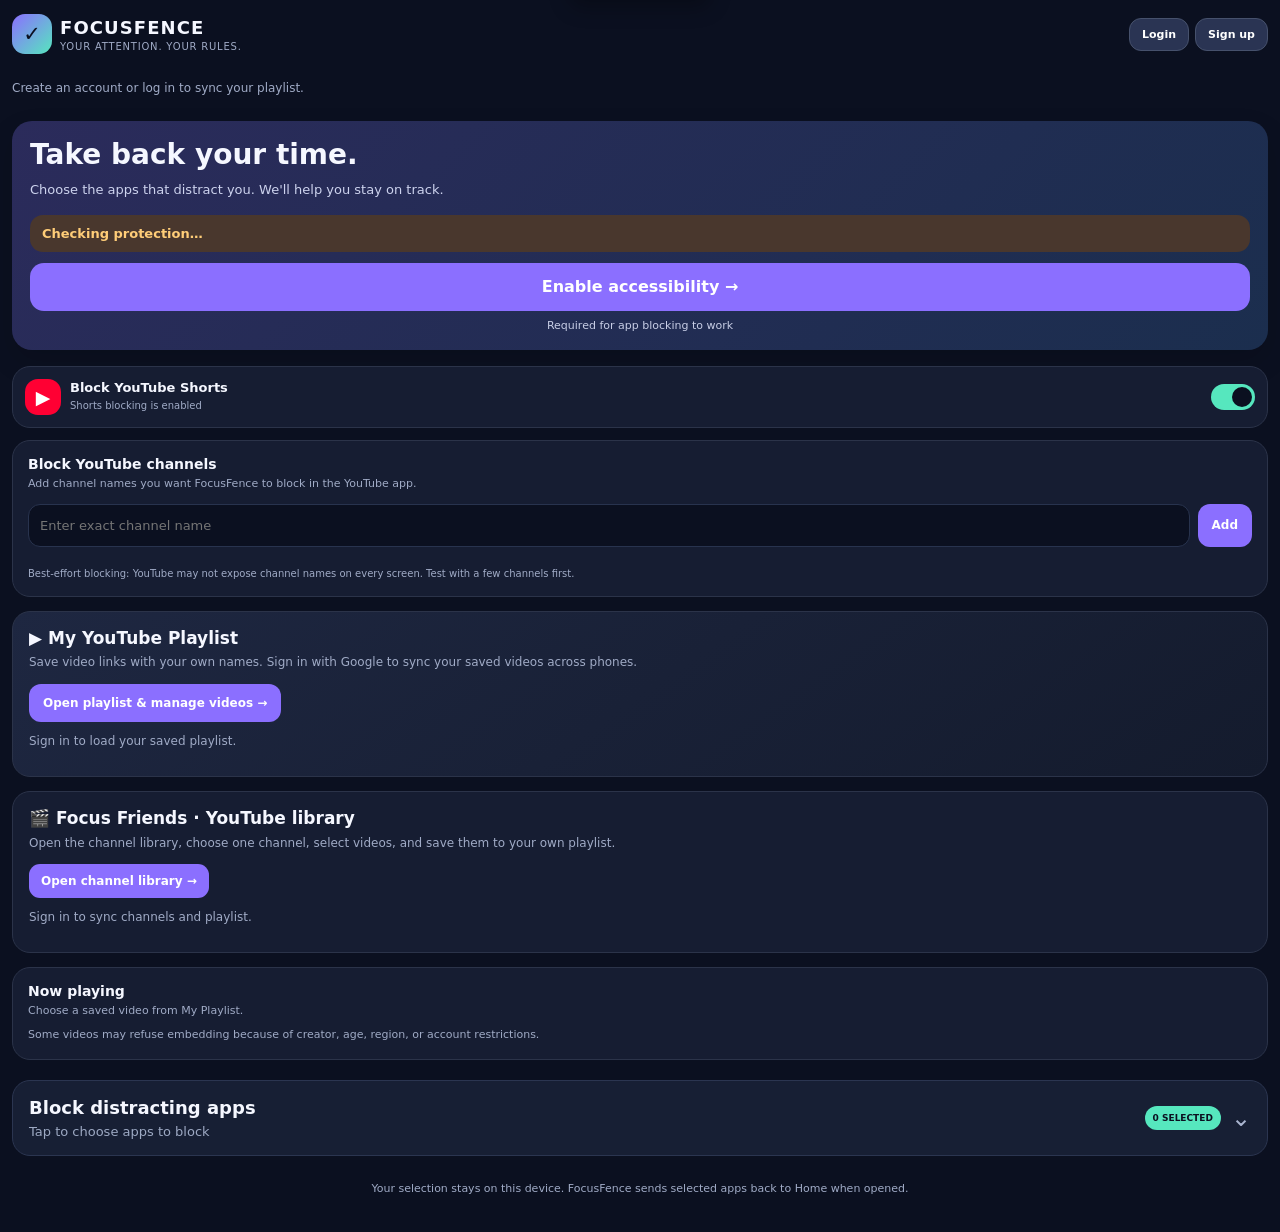
==== focusfence-ui/index.html @ 2775cb54 "Send account verification email on signup" ====
<!doctype html>
<html lang="en">
<head>
<meta charset="utf-8">
<meta name="viewport" content="width=device-width,initial-scale=1,maximum-scale=1,user-scalable=no">
<meta name="theme-color" content="#0b1020">
<title>FocusFence</title>
<style>
:root{color-scheme:dark;--bg:#0b1020;--surface:#161d32;--surface2:#1e2741;--white:#f5f7ff;--muted:#a0abc6;--purple:#8b6fff;--mint:#56e7be;--line:#2b3349}
*{box-sizing:border-box}html,body{margin:0;min-height:100%;background:var(--bg);color:var(--white);font-family:system-ui,-apple-system,Roboto,sans-serif}body{padding:14px 16px 28px}.brand{display:flex;align-items:center;gap:11px;margin:4px 0 15px}.logo{width:46px;height:46px;border-radius:15px;background:linear-gradient(135deg,#8b6fff,#56e7be);display:grid;place-items:center;font-size:24px;color:#0b1020;font-weight:900}.brand-name{font-size:18px;font-weight:850;letter-spacing:.08em}.tag{font-size:10px;letter-spacing:.12em;color:var(--muted);margin-top:3px}.beta{margin-left:auto;border-radius:99px;padding:7px 10px;background:#8b6fff;color:white;font-size:10px;font-weight:800}.hero{padding:18px;border-radius:23px;background:linear-gradient(135deg,#2b2b5b,#1b2e4e);box-shadow:0 12px 28px #0002}.hero h1{font-size:clamp(22px,6vw,28px);line-height:1.15;margin:0 0 9px}.hero p{font-size:14px;line-height:1.5;color:#cdd3ee;margin:0 0 15px}.status{background:#49372d;color:#ffcd78;border-radius:13px;padding:11px 12px;font-weight:750;font-size:13px}.status.on{background:#1b4243;color:var(--mint)}button{border:0;color:white;font:inherit;font-weight:750;cursor:pointer}.primary{width:100%;height:48px;margin-top:11px;border-radius:14px;background:var(--purple)}.hint{text-align:center;color:#c8cee6;font-size:11px;margin:8px 0 0}.section{display:flex;align-items:center;gap:8px;margin:20px 0 11px}.section h2{font-size:19px;line-height:1.2;margin:0}.section p{font-size:12px;color:var(--muted);margin:5px 0 0}.count{margin-left:auto;white-space:nowrap;border-radius:99px;padding:8px 10px;background:var(--mint);color:#0b1020;font-size:10px;font-weight:850}input[type=search]{width:100%;height:49px;border:1px solid #28334e;border-radius:15px;background:var(--surface);color:var(--white);padding:0 14px;font:inherit;font-size:14px;outline:none;margin-bottom:11px}input[type=search]:focus{border-color:var(--purple)}.list{background:var(--surface);border-radius:17px;padding:4px 11px;overflow:hidden}.app{display:flex;align-items:center;gap:11px;min-height:65px;border-bottom:1px solid var(--line);padding:9px 2px}.app:last-child{border-bottom:0}.app-icon{width:39px;height:39px;flex:none;display:grid;place-items:center;border-radius:12px;background:#2a3453;color:var(--mint);font-weight:850}.app-name{font-size:14px;font-weight:700;overflow-wrap:anywhere}.app-state{font-size:11px;color:var(--muted);margin-top:3px}.app-state.blocked{color:var(--mint)}.app label{margin-left:auto;flex:none;display:flex;align-items:center;padding-left:8px;min-height:42px}.app input{width:21px;height:21px;accent-color:var(--mint)}.more{width:100%;padding:13px;border-radius:12px;background:var(--surface2);margin:9px 0;font-size:13px}.empty{padding:23px 8px;text-align:center;color:var(--muted);font-size:13px}.footer{text-align:center;font-size:11px;line-height:1.5;color:var(--muted);padding:15px 8px}.shorts-card{margin-top:16px;padding:15px;border:1px solid var(--line);border-radius:18px;background:var(--surface);display:flex;align-items:center;gap:12px}.shorts-icon{width:42px;height:42px;border-radius:13px;display:grid;place-items:center;background:#ff0033;color:white;font-size:19px;font-weight:900;flex:none}.shorts-copy{min-width:0;flex:1}.shorts-title{font-size:14px;font-weight:800}.shorts-sub{font-size:11px;line-height:1.4;color:var(--muted);margin-top:4px}.switch{width:48px;height:28px;position:relative;flex:none}.switch input{opacity:0;width:0;height:0}.slider{position:absolute;inset:0;border-radius:99px;background:#48516a;transition:.2s}.slider:before{content:"";position:absolute;width:22px;height:22px;left:3px;top:3px;border-radius:50%;background:white;transition:.2s}.switch input:checked+.slider{background:var(--mint)}.switch input:checked+.slider:before{transform:translateX(20px);background:#0b1020}.offline{display:none;margin:10px 0;color:#ffcd78;font-size:12px;text-align:center}
.yt-library{margin-top:14px;padding:15px;border:1px solid var(--line);border-radius:18px;background:var(--surface)}.yt-library h2{font-size:17px;margin:0 0 6px}.yt-library p{font-size:12px;line-height:1.5;color:var(--muted);margin:0 0 12px}.yt-form{display:flex;gap:8px;margin-top:9px}.yt-form input,.yt-library input[type=password],.yt-library input[type=search]{min-width:0;width:100%;height:43px;border:1px solid #28334e;border-radius:12px;background:var(--bg);color:var(--white);padding:0 11px;font:inherit;font-size:13px}.yt-form input{flex:1}.yt-form button,.yt-actions button,.yt-channel button,.yt-play{padding:9px 11px;border-radius:10px;background:var(--purple);font-size:11px}.yt-actions{display:flex;gap:8px;margin:8px 0}.yt-actions button{flex:1;background:var(--surface2)}.yt-channel{margin-top:10px;padding:11px;border:1px solid var(--line);border-radius:13px;background:#12192b}.yt-channel-head{display:flex;align-items:center;gap:8px}.yt-channel-name{font-size:13px;font-weight:800;flex:1;min-width:0;overflow-wrap:anywhere}.yt-channel button{background:var(--surface2)}.yt-video{display:flex;gap:9px;align-items:center;margin-top:9px;padding-top:9px;border-top:1px solid var(--line)}.yt-thumb{width:92px;aspect-ratio:16/9;object-fit:cover;border-radius:8px;background:#080b13;flex:none}.yt-video-title{font-size:12px;font-weight:700;line-height:1.35;overflow-wrap:anywhere}.yt-video-meta,.yt-status{font-size:10px;line-height:1.5;color:var(--muted);margin-top:5px;overflow-wrap:anywhere}.yt-play{margin-left:auto;flex:none}.yt-library input[type=search]{margin-top:6px}

/* Mobile fit fixes */
html{width:100%;overflow-x:hidden;-webkit-text-size-adjust:100%}
body{width:100%;max-width:100vw;overflow-x:hidden;padding: max(10px,env(safe-area-inset-top)) 12px max(20px,env(safe-area-inset-bottom))}
.brand{gap:8px;min-width:0}
.logo{width:40px;height:40px;flex:0 0 40px;border-radius:13px;font-size:21px}
.brand-name{font-size:clamp(15px,4.5vw,18px);letter-spacing:.06em}
.tag{font-size:clamp(8px,2.5vw,10px);letter-spacing:.08em}
.beta{padding:6px 8px;font-size:9px;flex:none}
.hero{padding:clamp(14px,4vw,18px);border-radius:20px}
.hero p{font-size:13px}
.section{align-items:flex-start;flex-wrap:wrap;row-gap:8px}
.section h2{font-size:clamp(16px,4.8vw,19px)}
.section>div:first-child{min-width:0;flex:1 1 180px}
.count{font-size:9px;padding:7px 8px}
.shorts-card{padding:12px;gap:9px}
.shorts-icon{width:36px;height:36px;flex:0 0 36px}
.shorts-title{font-size:13px}
.shorts-sub{font-size:10px}
.switch{width:44px;height:26px}
.slider:before{width:20px;height:20px}
.switch input:checked+.slider:before{transform:translateX(18px)}
.app{gap:8px}
.app-icon{width:35px;height:35px;flex:0 0 35px}
.app-name{font-size:13px}
.app label{padding-left:5px}
@media(max-width:360px){
 body{padding-left:9px;padding-right:9px}
 .brand{gap:6px}
 .logo{width:35px;height:35px;flex-basis:35px}
 .brand-name{font-size:14px;letter-spacing:.04em}
 .tag{font-size:7px;letter-spacing:.04em}
 .beta{padding:5px 6px;font-size:8px}
 .hero h1{font-size:22px}
 .shorts-card{gap:7px}
 .shorts-title{font-size:12px}
 .section>div:first-child{flex-basis:155px}
}


.channel-card{margin-top:12px;padding:15px;border:1px solid var(--line);border-radius:18px;background:var(--surface)}
.channel-title{font-size:14px;font-weight:800}
.channel-sub{font-size:11px;line-height:1.45;color:var(--muted);margin-top:4px}
.channel-entry{display:flex;gap:8px;margin-top:12px}
.channel-entry input{min-width:0;flex:1;height:43px;border:1px solid #28334e;border-radius:12px;background:var(--bg);color:var(--white);padding:0 11px;font:inherit;font-size:13px}
.channel-entry button{padding:0 14px;border-radius:12px;background:var(--purple);font-size:12px}
.channel-list{display:flex;flex-wrap:wrap;gap:7px;margin-top:10px}
.channel-chip{display:flex;align-items:center;gap:7px;max-width:100%;padding:7px 9px;border-radius:11px;background:var(--surface2);font-size:12px;overflow-wrap:anywhere}
.channel-chip button{background:transparent;color:#ff9ba8;padding:0;font-size:17px;line-height:1}
.channel-note{font-size:10px;line-height:1.45;color:var(--muted);margin-top:10px}


.player-card{margin-top:14px;padding:15px;border:1px solid var(--line);border-radius:18px;background:var(--surface)}
.player-input{display:flex;gap:8px;margin-top:12px}
.player-input input{min-width:0;flex:1;height:44px;border:1px solid #28334e;border-radius:12px;background:var(--bg);color:var(--white);padding:0 11px;font:inherit;font-size:13px}
.player-input button{padding:0 14px;border-radius:12px;background:var(--purple);font-size:12px}
.player-frame{display:none;width:100%;aspect-ratio:16/9;margin-top:12px;border:0;border-radius:13px;background:#000;overflow:hidden}.player-frame iframe{display:block;width:100%;height:100%;border:0;border-radius:13px}
.player-message{font-size:11px;line-height:1.5;color:var(--muted);margin-top:9px}
.player-login{width:100%;min-height:43px;margin-top:10px;border:1px solid #46516c;border-radius:12px;background:var(--surface2);font-size:12px}
body.pip-mode{padding:0!important;overflow:hidden!important;background:#000!important}
body.pip-mode>*{display:none!important}
body.pip-mode #playerCard{display:block!important;position:fixed;inset:0;margin:0;padding:0;border:0;border-radius:0;background:#000;z-index:9999}
body.pip-mode #playerCard>*:not(#videoFrame){display:none!important}
body.pip-mode #videoFrame{display:block!important;width:100vw;height:100vh;aspect-ratio:auto;margin:0;border:0;border-radius:0}

/* Account and playlist pages */
.top-user-name{margin-left:auto;max-width:38%;overflow:hidden;text-overflow:ellipsis;white-space:nowrap;color:var(--mint);font-size:12px;font-weight:800}.account-btn{margin-left:0;flex:none;padding:9px 12px;border-radius:12px;background:#2a3453;border:1px solid #46516c;font-size:11px}
.account-row{display:flex;align-items:center;gap:8px;margin:6px 0 14px}
.playlist-home{margin-top:14px;padding:16px;border:1px solid var(--line);border-radius:18px;background:linear-gradient(145deg,#1e2741,#141b2d)}
.playlist-home h2{font-size:17px;margin:0 0 6px}
.playlist-home p{font-size:12px;line-height:1.45;color:var(--muted);margin:0 0 12px}
.playlist-home button,.playlist-page button{border-radius:12px;background:var(--purple);padding:12px 14px;font-size:12px}
.playlist-page{display:none;position:fixed;inset:0;z-index:10000;overflow:auto;background:var(--bg);padding:max(14px,env(safe-area-inset-top)) 14px max(22px,env(safe-area-inset-bottom))}
.playlist-page.open{display:block}
.playlist-page-head{display:flex;align-items:center;gap:12px;margin:4px 0 18px}
.playlist-page-head h2{font-size:21px;margin:0}
.playlist-page-head button{background:var(--surface2);padding:10px 13px}
.playlist-form{padding:14px;border:1px solid var(--line);border-radius:16px;background:var(--surface);margin-bottom:14px}
.playlist-form label{display:block;font-size:12px;color:var(--muted);margin:9px 0 5px}
.playlist-form input{width:100%;height:44px;border:1px solid #28334e;border-radius:11px;background:var(--bg);color:var(--white);padding:0 11px;font:inherit;font-size:13px}
.playlist-form button{width:100%;margin-top:12px}
.video-item{display:flex;align-items:center;gap:10px;padding:12px;margin:8px 0;background:var(--surface);border:1px solid var(--line);border-radius:14px}
.video-item-main{flex:1;min-width:0}
.video-item-title{font-size:14px;font-weight:750;overflow-wrap:anywhere}
.video-item-url{font-size:10px;color:var(--muted);overflow-wrap:anywhere;margin-top:4px}
.video-item button{padding:9px 10px;background:var(--surface2);font-size:11px;flex:none}
.playlist-message{font-size:12px;line-height:1.5;color:var(--muted);margin:10px 0}

.auth-actions{display:flex;gap:6px;margin-left:auto}.auth-panel{display:none;margin:8px 0 15px;padding:15px;border:1px solid var(--line);border-radius:18px;background:var(--surface)}.auth-panel.open{display:block}.auth-panel h2{font-size:18px;margin:0 0 6px}.auth-panel p{font-size:12px;color:var(--muted);margin:0 0 12px}.auth-panel label{display:block;font-size:12px;color:var(--muted);margin:10px 0 5px}.auth-panel input{width:100%;height:44px;border:1px solid #28334e;border-radius:11px;background:var(--bg);color:var(--white);padding:0 11px;font:inherit}.auth-panel .primary{margin-top:14px}.auth-secondary{display:flex;gap:8px;margin-top:8px}.auth-secondary button{flex:1;padding:10px 5px;border-radius:11px;background:var(--surface2);font-size:12px}.auth-message{font-size:12px;color:#ffcd78;margin-top:10px;overflow-wrap:anywhere}.auth-message.success{color:var(--mint)}

#pullRefreshIndicator{position:fixed;top:0;left:50%;transform:translate(-50%,-100%);z-index:20000;padding:9px 15px;border-radius:0 0 14px 14px;background:#1e2741;color:#56e7be;border:1px solid #46516c;font-size:12px;font-weight:800;box-shadow:0 8px 20px #0004;transition:transform .16s;pointer-events:none}#pullRefreshIndicator.visible{transform:translate(-50%,0)}
.apps-dropdown{width:100%;display:flex;align-items:center;gap:10px;text-align:left;cursor:pointer;border:1px solid #2b3550;border-radius:18px;background:#171f34;color:inherit;padding:16px;margin:20px 0 10px;font:inherit}.apps-heading{flex:1;min-width:0}.apps-heading h2{margin:0 0 5px;font-size:18px}.apps-heading p{margin:0;color:#9da9c3;font-size:13px}.apps-chevron{font-size:24px;color:#aab5d0;transition:transform .2s}.apps-dropdown[aria-expanded="true"] .apps-chevron{transform:rotate(180deg)}#appsPanel[hidden]{display:none!important}#appsPanel #search{width:100%;box-sizing:border-box;margin:4px 0 12px;padding:14px 15px;border:1px solid #303c5b;border-radius:14px;background:#0b1020;color:#f4f6ff;font:inherit;outline:none}#appsPanel #search:focus{border-color:#8b6cff}#appsPanel .list{max-height:420px;overflow-y:auto;overscroll-behavior:contain}
.channel-library-home{margin-top:14px;padding:16px;border:1px solid var(--line);border-radius:18px;background:var(--surface)}.channel-library-home h2{font-size:17px;margin:0 0 6px}.channel-library-home p{font-size:12px;line-height:1.5;color:var(--muted);margin:0 0 12px}.channel-library-home button,.channel-library-page button{border-radius:11px;background:var(--purple);padding:10px 12px;font-size:12px}.channel-library-page{display:none;position:fixed;inset:0;z-index:10002;overflow:auto;background:var(--bg);padding:max(14px,env(safe-area-inset-top)) 12px max(24px,env(safe-area-inset-bottom))}.channel-library-page.open{display:block}.channel-library-head{display:flex;align-items:center;gap:10px;margin:4px 0 16px}.channel-library-head h2{font-size:20px;margin:0;flex:1}.channel-library-head button{background:var(--surface2)}.channel-library-grid{display:grid;grid-template-columns:repeat(auto-fit,minmax(145px,1fr));gap:9px;margin:12px 0}.channel-pick{display:flex;align-items:center;gap:9px;text-align:left;padding:11px!important;background:var(--surface)!important;border:1px solid var(--line);min-width:0}.channel-pick.active{border-color:var(--purple)}.channel-pick img{width:38px;height:38px;border-radius:50%;object-fit:cover;flex:none}.channel-pick span{min-width:0;overflow-wrap:anywhere;font-weight:750}.channel-library-toolbar{display:flex;gap:8px;align-items:center;flex-wrap:wrap;margin:12px 0}.channel-library-toolbar input{flex:1;min-width:130px}.channel-library-page input{height:42px;border:1px solid #28334e;border-radius:11px;background:var(--surface);color:var(--white);padding:0 10px;font:inherit;font-size:12px;min-width:0}.library-video{display:flex;align-items:center;gap:9px;padding:10px 0;border-top:1px solid var(--line)}.library-video img{width:100px;aspect-ratio:16/9;object-fit:cover;border-radius:8px;flex:none}.library-video-copy{flex:1;min-width:0}.library-video-title{font-size:12px;font-weight:750;line-height:1.35;overflow-wrap:anywhere}.library-video-meta,.library-status{font-size:10px;color:var(--muted);margin-top:4px}.library-video input[type=checkbox]{width:19px;height:19px;flex:none;accent-color:var(--purple)}.library-video .custom-name{width:100%;margin-top:7px}.library-video button{padding:8px 10px;flex:none}.library-section-title{font-size:14px;font-weight:800;margin:18px 0 8px}.saved-video-actions{display:flex;gap:6px;flex-wrap:wrap;margin-top:7px}.saved-video-actions button{padding:7px 9px;background:var(--surface2)}
</style>
</head>
<body>
<div id="pullRefreshIndicator" aria-live="polite">↓ Pull to refresh</div>
<header class="brand"><div class="logo">✓</div><div><div class="brand-name">FOCUSFENCE</div><div class="tag">YOUR ATTENTION. YOUR RULES.</div></div><div class="top-user-name" id="topUserName" hidden></div><div class="auth-actions" id="authActions"><button class="account-btn" onclick="openAuth('login')">Login</button><button class="account-btn" onclick="openAuth('signup')">Sign up</button></div><button class="account-btn" id="loginButton" hidden onclick="googleLogin()">Continue with Google</button></header>
<section class="auth-panel" id="authPanel"><h2 id="authTitle">Login</h2><p id="authIntro">Log in with your email and password.</p><form onsubmit="submitEmailAuth(event)">
<div id="authNameWrap" hidden><label for="authName">Full name</label><input id="authName" maxlength="80" autocomplete="name" placeholder="Full name"></div>
<label for="authEmail">Email</label><input id="authEmail" type="email" autocomplete="email" required placeholder="you@example.com">
<div id="savedEmailRow" style="display:none;margin-top:8px"><button type="button" id="useSavedEmail" class="account-btn">Use saved email</button></div>
<label style="display:flex;align-items:center;gap:8px;margin-top:10px;color:var(--muted);font-size:12px"><input id="rememberEmail" type="checkbox" style="width:16px;height:16px;flex:none"> Remember my email on this device</label>
<label for="authPassword">Password</label><input id="authPassword" type="password" minlength="6" required autocomplete="current-password" placeholder="At least 6 characters">
<div id="authConfirmWrap" hidden><label for="authConfirm">Confirm password</label><input id="authConfirm" type="password" minlength="6" autocomplete="new-password" placeholder="Re-enter password"></div>
<button class="primary" id="authSubmit" type="submit">Login</button></form><button type="button" id="forgotPasswordBtn" class="account-btn" style="margin-top:10px;width:100%">Forgot password?</button><div class="auth-secondary"><button type="button" onclick="openAuth('login')">Login</button><button type="button" onclick="openAuth('signup')">Sign up</button><button type="button" onclick="googleLogin()">Google</button></div><div id="authMessage" class="auth-message" role="status"></div></section>
<div class="account-row"><div id="accountStatus" class="playlist-message">Create an account or log in to sync your playlist.</div></div>
<section class="hero"><h1>Take back your time.</h1><p>Choose the apps that distract you. We'll help you stay on track.</p><div id="status" class="status">Checking protection…</div><button class="primary" onclick="enableProtection()">Enable accessibility →</button><div class="hint">Required for app blocking to work</div></section>
<section class="shorts-card"><div class="shorts-icon">▶</div><div class="shorts-copy"><div class="shorts-title">Block YouTube Shorts</div><div id="shortsState" class="shorts-sub">Shorts blocking is enabled</div></div><label class="switch" aria-label="Enable or disable YouTube Shorts blocking"><input id="shortsToggle" type="checkbox" checked onchange="toggleShorts(this.checked)"><span class="slider"></span></label></section>

<section class="channel-card">
 <div class="channel-title">Block YouTube channels</div>
 <div class="channel-sub">Add channel names you want FocusFence to block in the YouTube app.</div>
 <form class="channel-entry" onsubmit="addChannel(event)">
  <input id="channelInput" type="text" maxlength="80" placeholder="Enter exact channel name" autocomplete="off">
  <button type="submit">Add</button>
 </form>
 <div id="channelList" class="channel-list"></div>
 <div class="channel-note">Best-effort blocking: YouTube may not expose channel names on every screen. Test with a few channels first.</div>
</section>

<section class="playlist-home">
 <h2>▶ My YouTube Playlist</h2><p>Save video links with your own names. Sign in with Google to sync your saved videos across phones.</p>
 <button type="button" onclick="openPlaylistPage()">Open playlist &amp; manage videos →</button>
 <div id="playlistHomeStatus" class="playlist-message">Sign in to load your saved playlist.</div>
</section>
<section class="channel-library-home"><h2>🎬 Focus Friends · YouTube library</h2><p>Open the channel library, choose one channel, select videos, and save them to your own playlist.</p><button type="button" onclick="openChannelLibrary()">Open channel library →</button><div id="channelLibraryHomeStatus" class="playlist-message">Sign in to sync channels and playlist.</div></section>
<section class="channel-library-page" id="channelLibraryPage"><div class="channel-library-head"><button type="button" onclick="closeChannelLibrary()">← Home</button><h2>Focus Friends</h2><button type="button" onclick="openPlaylistPage()">My Playlist</button></div>
<label class="channel-sub" for="youtubeApiKey">YouTube Data API key</label><input id="youtubeApiKey" type="password" autocomplete="off" placeholder="Paste YouTube Data API key" style="width:100%"><div class="yt-actions"><button type="button" onclick="saveYouTubeApiKey()">Save API key</button><button type="button" onclick="toggleApiKeyVisibility()">Show / hide key</button></div>
<div class="library-status" id="youtubeStatus">Save your API key, then add a channel.</div><form class="yt-form" onsubmit="addYouTubeChannel(event)"><input id="youtubeChannelInput" maxlength="180" placeholder="Channel name or YouTube channel URL" required><button type="submit">Add</button></form>
<div class="library-section-title">Your channels · tap one to open its videos</div><div id="youtubeChannels" class="channel-library-grid"></div><div id="selectedChannelHeading" class="library-section-title">Select a channel to view its videos</div>
<div class="channel-library-toolbar"><input id="youtubeVideoSearch" type="search" placeholder="Search this channel's videos"><button type="button" onclick="renderYtVideoSearch()">Search</button></div><div class="library-status">Select videos using checkboxes. Add a custom playlist name if desired.</div><div id="youtubeVideoResults"></div>
<button type="button" onclick="saveSelectedChannelVideos()" style="width:100%;margin-top:14px">Save selected videos to My Playlist</button><div class="library-status" id="selectedVideosStatus" aria-live="polite"></div><div class="channel-note">Shorts filter hides videos 3 minutes or shorter. YouTube's API does not reliably identify every Short, so this is an approximation.</div></section>
<section id="playerCard" class="player-card">
 <div class="channel-title">Now playing</div>
 <div id="nowPlayingTitle" class="channel-sub">Choose a saved video from My Playlist.</div>
 <div id="videoFrame" class="player-frame" aria-label="YouTube video player"></div>
 <div id="playerMessage" class="player-message">Some videos may refuse embedding because of creator, age, region, or account restrictions.</div>
</section>
<div id="playlistPage" class="playlist-page">
 <div class="playlist-page-head"><button type="button" onclick="closePlaylistPage()">← Home</button><h2>My Playlist</h2></div>
 <div class="playlist-form"><div class="channel-title">Add a video</div>
  <form onsubmit="savePlaylistVideo(event)">
   <label for="playlistVideoName">Video name (your choice)</label><input id="playlistVideoName" maxlength="100" placeholder="e.g. Economics lecture 1" required>
   <label for="playlistVideoUrl">YouTube video link</label><input id="playlistVideoUrl" type="url" inputmode="url" placeholder="https://youtube.com/watch?v=..." required>
   <button type="submit">Save to playlist</button>
  </form>
  <div id="playlistMessage" class="playlist-message">Sign in with Google to save your playlist in Firebase.</div>
 </div>
 <div id="playlistVideos"></div>
</div>

<button type="button" class="section apps-dropdown" id="appsDropdown" aria-expanded="false" aria-controls="appsPanel" onclick="toggleAppsPanel()"><div class="apps-heading"><h2>Block distracting apps</h2><p>Tap to choose apps to block</p></div><span id="count" class="count">0 SELECTED</span><span class="apps-chevron">⌄</span></button>
 <div id="appsPanel" hidden>
 <input id="search" type="search" placeholder="🔎 Search installed apps" autocomplete="off" aria-label="Search installed apps">
 <div id="list" class="list"><div class="empty">Loading installed apps…</div></div>
 <div id="offline" class="offline">Could not load app data. Please reopen FocusFence.</div>
 </div>
 <footer class="footer">Your selection stays on this device. FocusFence sends selected apps back to Home when opened.</footer>
<script>
let apps=[], selected=new Set(), showAll=false;
function toggleAppsPanel(){const p=document.getElementById("appsPanel"),b=document.getElementById("appsDropdown");const open=b.getAttribute("aria-expanded")!=="true";b.setAttribute("aria-expanded",String(open));p.hidden=!open;if(open)setTimeout(()=>document.getElementById("search").focus({preventScroll:true}),80)}
function native(){return window.FocusFenceNative||null}
function escapeHtml(v){return String(v).replace(/[&<>"']/g,c=>({'&':'&amp;','<':'&lt;','>':'&gt;','"':'&quot;',"'":'&#39;'}[c]))}
function refreshStatus(){const n=native(), el=document.getElementById('status');if(!n){el.textContent='Protection status unavailable';return}const on=n.isProtectionEnabled();el.textContent=on?'● PROTECTION IS ON':'○ PROTECTION IS OFF';el.className='status'+(on?' on':'');try{const shorts=n.isShortsBlockingEnabled();document.getElementById('shortsToggle').checked=shorts;document.getElementById('shortsState').textContent=shorts?'Shorts blocking is enabled':'Shorts blocking is disabled'}catch(e){}}
function loadData(){try{const n=native();if(!n)throw Error('bridge');apps=JSON.parse(n.getAppsJson());selected=new Set(JSON.parse(n.getSelectedPackagesJson()));draw();refreshStatus()}catch(e){document.getElementById('offline').style.display='block';document.getElementById('list').innerHTML='<div class="empty">App list could not be loaded. Try reopening the app.</div>'}}
function draw(){const query=document.getElementById('search').value.trim().toLocaleLowerCase();const filtered=apps.filter(a=>a.label.toLocaleLowerCase().includes(query));const shown=(showAll||query)?filtered:filtered.slice(0,25);const list=document.getElementById('list');document.getElementById('count').textContent=selected.size+' SELECTED';if(!filtered.length){list.innerHTML='<div class="empty">No apps match your search.</div>';return}let out=shown.map(a=>{const yes=selected.has(a.packageName);const initial=escapeHtml((a.label.trim()[0]||'A').toUpperCase());return '<div class="app"><div class="app-icon">'+initial+'</div><div style="min-width:0;flex:1"><div class="app-name">'+escapeHtml(a.label)+'</div><div class="app-state '+(yes?'blocked':'')+'">'+(yes?'Blocked':'Allowed')+'</div></div><label aria-label="Block '+escapeHtml(a.label)+'"><input type="checkbox" '+(yes?'checked':'')+' onchange="toggleApp(\''+escapeHtml(a.packageName).replace(/&#39;/g,'\\\'')+'\',this.checked)"></label></div>'}).join('');if(!query&&!showAll&&filtered.length>25)out+='<button class="more" onclick="showAll=true;draw()">Show all installed apps ↓</button>';list.innerHTML=out}
function toggleApp(pkg,checked){const n=native();if(!n)return;try{n.setBlocked(pkg,checked);if(checked)selected.add(pkg);else selected.delete(pkg);draw()}catch(e){loadData()}}
function toggleShorts(enabled){const n=native();if(!n)return;try{n.setShortsBlockingEnabled(enabled);document.getElementById('shortsState').textContent=enabled?'Shorts blocking is enabled':'Shorts blocking is disabled'}catch(e){document.getElementById('shortsToggle').checked=!enabled}}
function enableProtection(){const n=native();if(n)n.openAccessibilitySettings()}
document.getElementById('search').addEventListener('input',()=>{showAll=!!document.getElementById('search').value.trim();draw()});

let blockedChannels=[];
function renderChannels(){
 const box=document.getElementById('channelList');
 if(!box)return;
 box.innerHTML=blockedChannels.map((name,i)=>'<span class="channel-chip">'+escapeHtml(name)+'<button type="button" aria-label="Remove '+escapeHtml(name)+'" onclick="removeChannel('+i+')">×</button></span>').join('');
}
function loadChannels(){
 try{const n=native();blockedChannels=n?JSON.parse(n.getBlockedChannelsJson()):[];renderChannels()}catch(e){blockedChannels=[];renderChannels()}
}
function addChannel(event){
 event.preventDefault();
 const input=document.getElementById('channelInput');
 const name=input.value.trim().replace(/\s+/g,' ');
 if(!name)return;
 if(blockedChannels.some(x=>x.toLocaleLowerCase()===name.toLocaleLowerCase())){input.value='';return}
 const n=native();if(!n)return;
 try{n.addBlockedChannel(name);blockedChannels.push(name);input.value='';renderChannels()}catch(e){}
}
function removeChannel(index){
 const name=blockedChannels[index],n=native();if(!name||!n)return;
 try{n.removeBlockedChannel(name);blockedChannels.splice(index,1);renderChannels()}catch(e){}
}

function extractVideoId(raw){
 try{
  const u=new URL(raw.trim());
  const host=u.hostname.toLowerCase().replace(/^www\\./,'');
  if(host==='youtu.be')return u.pathname.split('/').filter(Boolean)[0]||'';
  if(host==='youtube.com'||host==='m.youtube.com'||host==='youtube-nocookie.com'){
   if(u.pathname==='/watch')return u.searchParams.get('v')||'';
   const parts=u.pathname.split('/').filter(Boolean);
   if(['shorts','embed','live'].includes(parts[0]))return parts[1]||'';
  }
 }catch(e){}
 return '';
}
function playVideo(event){
 event.preventDefault();
 const raw=document.getElementById('videoUrl').value.trim();
 const id=extractVideoId(raw);
 const message=document.getElementById('playerMessage');
 const frame=document.getElementById('videoFrame');
 if(!/^[A-Za-z0-9_-]{11}$/.test(id)){
  frame.style.display='none';frame.removeAttribute('src');
  try{const n=native();if(n&&n.setPlayerActive)n.setPlayerActive(false)}catch(e){}
  message.textContent='Please paste a valid YouTube video link.';
  return;
 }
 frame.src='https://www.youtube-nocookie.com/embed/'+encodeURIComponent(id)+'?playsinline=1&rel=0';
 frame.style.display='block';
 try{const n=native();if(n&&n.setPlayerActive)n.setPlayerActive(true)}catch(e){}
 message.textContent='Loading video… If playback is blocked, that video may not allow embedding.';
}
function googleLoginInfo(){
 alert('Google sign-in is not connected yet. To enable secure Google/YouTube account linking, the app needs a Google OAuth Client ID and authorized redirect setup.');
}

loadData();loadChannels();setInterval(refreshStatus,2500);

(function setupPullToRefresh(){
  let startY=0,pulling=false,refreshing=false,resetTimer=null;
  const indicator=document.getElementById('pullRefreshIndicator');
  function hideIndicator(){indicator.classList.remove('visible');indicator.style.transform='translate(-50%,-100%)';}
  function resetRefresh(){refreshing=false;pulling=false;hideIndicator();}
  function isAtTop(){return window.scrollY<=0 && document.documentElement.scrollTop<=0 && document.body.scrollTop<=0;}
  document.addEventListener('touchstart',e=>{
   if(refreshing||e.touches.length!==1||!isAtTop())return;
   const t=e.target;
   if(t&&t.closest&&t.closest('input,textarea,select,button,iframe,.playlist-page'))return;
   startY=e.touches[0].clientY;pulling=true;
  },{passive:true});
  document.addEventListener('touchmove',e=>{
   if(!pulling||refreshing||!e.touches.length)return;
   const delta=e.touches[0].clientY-startY;
   if(delta>0&&isAtTop()){
    indicator.textContent=delta>95?'↻ Release to refresh':'↓ Pull to refresh';
    indicator.style.transform='translate(-50%,'+Math.max(-100,Math.min(0,delta-45))+'px)';
    indicator.classList.add('visible');
   }else hideIndicator();
  },{passive:true});
  document.addEventListener('touchend',e=>{
   if(!pulling)return;pulling=false;
   const endY=e.changedTouches&&e.changedTouches[0]?e.changedTouches[0].clientY:startY;
   if(endY-startY>95&&!refreshing){
    refreshing=true;indicator.textContent='↻ Refreshing…';indicator.classList.add('visible');indicator.style.transform='translate(-50%,0)';
    if(resetTimer)clearTimeout(resetTimer);
    resetTimer=setTimeout(resetRefresh,3500);
    try{const n=window.FocusFenceNative;if(n&&n.refreshRemoteUi){n.refreshRemoteUi();return}}catch(err){}
    try{window.location.reload();}catch(err){resetRefresh();}
   }else hideIndicator();
  },{passive:true});
  window.addEventListener('pageshow',resetRefresh);
})();

</script>

<script>
// Keep the login panel usable even if the Firebase module fails to load.
window.openAuth = function(mode) {
  const panel=document.getElementById('authPanel');
  if(!panel) return;
  const signup=mode==='signup';
  panel.classList.add('open');
  const title=document.getElementById('authTitle');
  const intro=document.getElementById('authIntro');
  const nameWrap=document.getElementById('authNameWrap');
  const confirmWrap=document.getElementById('authConfirmWrap');
  const name=document.getElementById('authName');
  const confirm=document.getElementById('authConfirm');
  const submit=document.getElementById('authSubmit');
  const message=document.getElementById('authMessage');
  if(title) title.textContent=signup?'Create account':'Welcome back';
  if(intro) intro.textContent=signup?'Enter your name, email and password.':'Log in with your registered email and password.';
  if(nameWrap) nameWrap.hidden=!signup;
  if(confirmWrap) confirmWrap.hidden=!signup;
  if(name) name.required=signup;
  if(confirm) confirm.required=signup;
  if(submit) submit.textContent=signup?'Create account':'Login';
  if(message){message.textContent='';message.style.display='block';}
};
window.submitEmailAuth = async function(event) {
  event.preventDefault();
  const el = id => document.getElementById(id);
  const message = el('authMessage');
  const button = el('authSubmit');
  const show = (text, success=false) => {
    if (!message) return;
    message.textContent = text;
    message.style.display = 'block';
    message.className = 'auth-message' + (success ? ' success' : '');
  };
  const email = (el('authEmail')?.value || '').trim();
  const password = el('authPassword')?.value || '';
  const signup = !el('authNameWrap')?.hidden;
  const name = (el('authName')?.value || '').trim();
  const confirm = el('authConfirm')?.value || '';
  if (!email) { show('Enter your email address.'); el('authEmail')?.focus(); return; }
  // Let Firebase validate the address; avoid rejecting valid Gmail aliases in the UI.
  if (!password) { show('Enter your password.'); el('authPassword')?.focus(); return; }
  if (signup && !name) { show('Enter your name.'); return; }
  if (signup && password !== confirm) { show('Passwords do not match.'); return; }
  if (button) { button.disabled = true; button.textContent = signup ? 'Creating account…' : 'Logging in…'; }
  show(signup ? 'Creating your account…' : 'Checking your email and password…');
  try {
    const endpoint = signup ? 'signUp' : 'signInWithPassword';
    const response = await fetch('https://identitytoolkit.googleapis.com/v1/accounts:' + endpoint + '?key=AIzaSyBg_BlQ--coEPqFioe00_uHEyYwUc-OHQ4', {
      method: 'POST',
      headers: {'Content-Type':'application/json'},
      body: JSON.stringify({email, password, returnSecureToken:true})
    });
    const data = await response.json();
    if (!response.ok) {
      const code = data?.error?.message || '';
      const errors = {
        EMAIL_NOT_FOUND:'No account exists for this email address.',
        INVALID_PASSWORD:'Incorrect password. Check it and try again.',
        INVALID_LOGIN_CREDENTIALS:'Email or password is incorrect.',
        INVALID_EMAIL:'Enter a valid email address.',
        USER_DISABLED:'This account has been disabled.',
        EMAIL_EXISTS:'This email is already registered. Please log in.',
        WEAK_PASSWORD:'Choose a stronger password (at least 6 characters).',
        OPERATION_NOT_ALLOWED:'Email/Password sign-in is disabled in Firebase Authentication.',
        TOO_MANY_ATTEMPTS_TRY_LATER:'Too many attempts. Wait a while and try again.'
      };
      throw new Error(errors[code] || ('Authentication failed: ' + (code || 'unknown error') + '.'));
    }
    if (signup && data.idToken && name) {
      await fetch('https://identitytoolkit.googleapis.com/v1/accounts:update?key=AIzaSyBg_BlQ--coEPqFioe00_uHEyYwUc-OHQ4', {
        method:'POST', headers:{'Content-Type':'application/json'},
        body:JSON.stringify({idToken:data.idToken,displayName:name,returnSecureToken:true})
      });
      const verifyResponse = await fetch('https://identitytoolkit.googleapis.com/v1/accounts:sendOobCode?key=AIzaSyBg_BlQ--coEPqFioe00_uHEyYwUc-OHQ4', {
        method:'POST', headers:{'Content-Type':'application/json'},
        body:JSON.stringify({requestType:'VERIFY_EMAIL',idToken:data.idToken})
      });
      if (!verifyResponse.ok) { show('Account created, but verification email could not be sent. Please try resend from the app.', false); return; }
    }
    show(signup ? 'Account created. Verification link sent to your email. Open it, then log in.' : 'Credentials are correct, but the app login service did not initialize. Reload the app and try again.', true);
  } catch (error) {
    show(error?.message || 'Could not contact the login service. Check your internet connection.');
  } finally {
    if (button) { button.disabled = false; button.textContent = signup ? 'Create account' : 'Login'; }
  }
};
document.addEventListener('click', function(event) {
  const button = event.target.closest('#authActions button');
  if (!button) return;
  const label = (button.textContent || '').trim().toLowerCase();
  if (label === 'login' || label === 'sign up') {
    event.preventDefault();
    const signup = label === 'sign up';
    const panel = document.getElementById('authPanel');
    if (panel) panel.classList.add('open');
    if (typeof window.openAuth === 'function') window.openAuth(signup ? 'signup' : 'login');
  }
});

 // Independent password-reset fallback: works even if the Firebase JS module fails to load.
 document.addEventListener('click', async function(event) {
   const button = event.target.closest('#forgotPasswordBtn');
   if (!button) return;
   event.preventDefault();
   event.stopImmediatePropagation();
   const emailInput = document.getElementById('authEmail');
   const message = document.getElementById('authMessage');
   const email = (emailInput && emailInput.value || '').trim();
   const showMessage = (text, success) => {
     if (!message) return;
     message.textContent = text;
     message.style.display = 'block';
     message.className = 'auth-message' + (success ? ' success' : '');
   };
   if (!email) {
     showMessage('Enter your registered email address first, then tap Forgot password.', false);
     if (emailInput) emailInput.focus();
     return;
   }
   button.disabled = true;
   showMessage('Sending password reset email…', false);
   try {
     const response = await fetch('https://identitytoolkit.googleapis.com/v1/accounts:sendOobCode?key=AIzaSyBg_BlQ--coEPqFioe00_uHEyYwUc-OHQ4', {
       method: 'POST',
       headers: {'Content-Type': 'application/json'},
       body: JSON.stringify({requestType: 'PASSWORD_RESET', email: email})
     });
     const data = await response.json();
     if (!response.ok) {
       const code = data && data.error && data.error.message || '';
       const messages = {
         INVALID_EMAIL: 'That email address is not valid.',
         EMAIL_NOT_FOUND: 'No account was found for that email address.',
         TOO_MANY_ATTEMPTS_TRY_LATER: 'Too many attempts. Please wait and try again.',
         OPERATION_NOT_ALLOWED: 'Password reset is disabled in Firebase Authentication.'
       };
       throw new Error(messages[code] || 'Could not send the reset email. Check your connection and Firebase Authentication settings.');
     }
     showMessage('Password reset email sent. Check your inbox and spam folder.', true);
   } catch (error) {
     showMessage(error && error.message || 'Password reset failed. Check your internet connection and try again.', false);
   } finally {
     button.disabled = false;
   }
 }, true);

</script>

<script type="module">
import { initializeApp } from 'https://www.gstatic.com/firebasejs/10.14.1/firebase-app.js';
import { getAuth, GoogleAuthProvider, signInWithPopup, onAuthStateChanged, signOut, createUserWithEmailAndPassword, signInWithEmailAndPassword, updateProfile, sendPasswordResetEmail, sendEmailVerification, setPersistence, browserLocalPersistence } from 'https://www.gstatic.com/firebasejs/10.14.1/firebase-auth.js';
import { getFirestore, collection, addDoc, getDocs, deleteDoc, doc, query, orderBy, serverTimestamp, setDoc, updateDoc } from 'https://www.gstatic.com/firebasejs/10.14.1/firebase-firestore.js';
const firebaseConfig={
 apiKey:'AIzaSyBg_BlQ--coEPqFioe00_uHEyYwUc-OHQ4',
 authDomain:'abhyas-e33b3.firebaseapp.com',
 projectId:'abhyas-e33b3',
 storageBucket:'abhyas-e33b3.firebasestorage.app',
 messagingSenderId:'294695344786',
 appId:'1:294695344786:web:17ba12f91ec80a0e25644b',
 measurementId:'G-PFRF9NFY6K'
};
const app=initializeApp(firebaseConfig), auth=getAuth(app), db=getFirestore(app), provider=new GoogleAuthProvider();
// Keep the session across reloads and browser restarts until the user explicitly signs out.
const authPersistenceReady=setPersistence(auth,browserLocalPersistence);
let currentUser=null, savedVideos=[];
let ytPlayer=null, currentVideo=null, progressTimer=null;
const el=id=>document.getElementById(id);
const progressKey=id=>'focusfence-video-progress-'+id;
function savedPosition(video){
 const local=Number(localStorage.getItem(progressKey(video.videoId))||0);
 return Math.max(0,Number(video.lastPositionSec)||0,local);
}
function rememberPosition(seconds){
 if(!currentVideo||!Number.isFinite(seconds)||seconds<0)return;
 const safeSeconds=Math.floor(seconds);
 try{localStorage.setItem(progressKey(currentVideo.videoId),String(safeSeconds))}catch(e){}
 if(currentUser&&currentVideo.id){
  updateDoc(doc(db,'users',currentUser.uid,'playlistVideos',currentVideo.id),{lastPositionSec:safeSeconds}).catch(()=>{});
 }
}
function startProgressSaving(){
 if(progressTimer)clearInterval(progressTimer);
 progressTimer=setInterval(()=>{
  try{if(ytPlayer&&ytPlayer.getPlayerState&&ytPlayer.getPlayerState()===1)rememberPosition(ytPlayer.getCurrentTime())}catch(e){}
 },5000);
}
function onPlayerStateChange(event){
 if(event.data===YT.PlayerState.PLAYING)startProgressSaving();
 if(event.data===YT.PlayerState.PAUSED||event.data===YT.PlayerState.BUFFERING){
  try{if(ytPlayer&&currentVideo)rememberPosition(ytPlayer.getCurrentTime())}catch(e){}
 }
 if(event.data===YT.PlayerState.ENDED){
  try{if(currentVideo){localStorage.setItem(progressKey(currentVideo.videoId),'0');if(currentUser&&currentVideo.id)updateDoc(doc(db,'users',currentUser.uid,'playlistVideos',currentVideo.id),{lastPositionSec:0}).catch(()=>{})}}catch(e){}
 }
}
window.onYouTubeIframeAPIReady=()=>{
 if(window.pendingResumeVideo){const pending=window.pendingResumeVideo;window.pendingResumeVideo=null;createYouTubePlayer(pending.video,pending.startAt)}
};
function attachProgressPlayer(startAt){
 if(!window.YT||!YT.Player)return;
 try{
  const iframe=el('videoIframe');if(!iframe)return;
  ytPlayer=new YT.Player('videoIframe',{
   events:{
    onReady:event=>{
     startProgressSaving();
     if(startAt>0)try{event.target.seekTo(startAt,true)}catch(e){}
     el('playerMessage').textContent=startAt>5?'Resuming from '+Math.floor(startAt/60)+'m '+Math.floor(startAt%60)+'s.':'Video player ready.';
    },
    onStateChange:onPlayerStateChange,
    onError:event=>{el('playerMessage').textContent='YouTube player error ('+event.data+'). This video may not allow embedded playback.';}
   }
  });
 }catch(e){el('playerMessage').textContent='Video is loaded; playback tracking could not start.'}
}
function savePositionNow(){
 try{if(ytPlayer&&currentVideo&&ytPlayer.getCurrentTime)rememberPosition(ytPlayer.getCurrentTime())}catch(e){}
}
document.addEventListener('visibilitychange',()=>{if(document.visibilityState==='hidden')savePositionNow()});
window.addEventListener('pagehide',savePositionNow);
window.addEventListener('beforeunload',savePositionNow);
const ytApiScript=document.createElement('script');ytApiScript.src='https://www.youtube.com/iframe_api';ytApiScript.async=true;document.head.appendChild(ytApiScript);
let authMode='login';
const rememberedEmailKey='focusfence-remembered-email';
function initRememberedEmail(){
 const saved=localStorage.getItem(rememberedEmailKey)||'';
 const email=el('authEmail'),check=el('rememberEmail'),row=el('savedEmailRow'),use=el('useSavedEmail');
 if(saved&&row)row.style.display='block';
 if(saved&&email&&!email.value)email.value=saved;
 if(saved&&check)check.checked=true;
 if(use)use.onclick=()=>{if(email)email.value=localStorage.getItem(rememberedEmailKey)||'';if(check)check.checked=true;};
 const forgot=el('forgotPasswordBtn');
 if(forgot)forgot.onclick=async()=>{
   const value=(el('authEmail')?.value||'').trim(),msg=el('authMessage');
   if(!value){if(msg){msg.textContent='Enter your email address first, then tap Forgot password.';msg.style.display='block';}return;}
   if(msg){msg.textContent='Sending password reset email…';msg.style.display='block';msg.className='auth-message';}
   try{await authPersistenceReady;await sendPasswordResetEmail(auth,value);if(msg){msg.textContent='Password reset email sent. Check your inbox and spam folder.';msg.className='auth-message success';}}
   catch(e){if(msg){msg.textContent=friendlyAuthError(e);msg.style.display='block';msg.className='auth-message';}}
 };
}
initRememberedEmail();
window.__focusFenceAuthModuleReady = true;
window.openAuth=(mode)=>{authMode=mode==='signup'?'signup':'login';el('authPanel').classList.add('open');el('authTitle').textContent=authMode==='signup'?'Create account':'Welcome back';el('authIntro').textContent=authMode==='signup'?'Enter your name, email and password.':'Log in with your registered email and password.';el('authNameWrap').hidden=authMode!=='signup';el('authConfirmWrap').hidden=authMode!=='signup';el('authName').required=authMode==='signup';el('authConfirm').required=authMode==='signup';el('authSubmit').textContent=authMode==='signup'?'Create account':'Login';el('authMessage').textContent='';el('authMessage').className='auth-message';};
function friendlyAuthError(e){const c=e&&e.code;if(c==='auth/email-already-in-use')return 'This email already has an account. Please log in.';if(c==='auth/invalid-email')return 'Enter a valid email address.';if(c==='auth/weak-password')return 'Use a stronger password with at least 6 characters.';if(c==='auth/invalid-credential'||c==='auth/wrong-password'||c==='auth/user-not-found')return 'Email or password is incorrect.';if(c==='auth/operation-not-allowed')return 'Enable Email/Password in Firebase Console → Authentication → Sign-in method.';if(c==='auth/network-request-failed')return 'Network error. Check your internet.';return e&&e.message||'Authentication failed.';}
window.submitEmailAuth=async event=>{event.preventDefault();await authPersistenceReady;const emailForRemember=(el('authEmail').value||'').trim();if(el('rememberEmail')?.checked){if(emailForRemember)localStorage.setItem(rememberedEmailKey,emailForRemember);const row=el('savedEmailRow');if(row)row.style.display='block';}else{localStorage.removeItem(rememberedEmailKey);const row=el('savedEmailRow');if(row)row.style.display='none';}const name=el('authName').value.trim(),email=el('authEmail').value.trim(),password=el('authPassword').value,confirm=el('authConfirm').value,msg=el('authMessage'),btn=el('authSubmit');if(authMode==='signup'&&!name){msg.textContent='Enter your name.';return}if(authMode==='signup'&&password!==confirm){msg.textContent='Passwords do not match.';return}btn.disabled=true;msg.textContent='Please wait…';try{let credential;if(authMode==='signup'){credential=await createUserWithEmailAndPassword(auth,email,password);await updateProfile(credential.user,{displayName:name});await sendEmailVerification(credential.user);await setDoc(doc(db,'users',credential.user.uid),{uid:credential.user.uid,name,email:credential.user.email,emailVerified:false,createdAt:serverTimestamp(),lastLoginAt:serverTimestamp()},{merge:true});}else{credential=await signInWithEmailAndPassword(auth,email,password);await setDoc(doc(db,'users',credential.user.uid),{uid:credential.user.uid,name:credential.user.displayName||credential.user.email,email:credential.user.email,lastLoginAt:serverTimestamp()},{merge:true});}msg.textContent=authMode==='signup'?'Account created. Verification link sent to your email. Open it, then log in.':'Login successful!';msg.className='auth-message success';if(authMode==='login')el('authPanel').classList.remove('open');}catch(e){msg.textContent=friendlyAuthError(e);msg.className='auth-message';msg.style.display='block'}finally{btn.disabled=false;btn.textContent=authMode==='signup'?'Create account':'Login';}};
function status(msg){if(el('accountStatus'))el('accountStatus').textContent=msg;if(el('playlistHomeStatus'))el('playlistHomeStatus').textContent=msg}
window.googleLogin=async()=>{
 try{await signInWithPopup(auth,provider)}
 catch(e){const msg=e?.code==='auth/unauthorized-domain'?'Firebase Console → Authentication → Settings → Authorized domains mein app ka domain add karo.':e?.code==='auth/operation-not-allowed'?'Firebase Console → Authentication → Sign-in method mein Google provider enable karo.':(e?.message||'Google sign-in failed.');if(el('authMessage')){el('authMessage').textContent=msg;el('authMessage').className='auth-message';el('authMessage').style.display='block';el('authPanel').classList.add('open')}if(el('playlistMessage'))el('playlistMessage').textContent=msg;status(msg)}
};
window.googleLogout=async()=>{try{await signOut(auth)}catch(e){}};
onAuthStateChanged(auth,async user=>{
 currentUser=user;
 const b=el('loginButton');
 if(user){const displayName=(user.displayName||user.email||'User').trim();if(b){b.textContent='Sign out';b.onclick=window.googleLogout;}const topName=el('topUserName');if(topName){topName.textContent='Hi, '+displayName.split(/\s+/)[0];topName.hidden=false;topName.title=displayName;}const actions=el('authActions');if(actions)actions.innerHTML='<button class="account-btn" onclick="googleLogout()">Sign out</button>';status('Signed in: '+displayName);await loadPlaylist();await loadSavedYouTubeChannels()}
 else{if(b){b.textContent='Continue with Google';b.onclick=window.googleLogin;}const topName=el('topUserName');if(topName){topName.textContent='';topName.hidden=true;}const actions=el('authActions');if(actions)actions.innerHTML='<button class="account-btn" onclick="openAuth(\'login\')">Login</button><button class="account-btn" onclick="openAuth(\'signup\')">Sign up</button>';savedVideos=[];renderPlaylist();status('Create an account or log in to sync your playlist.')}
});
async function loadPlaylist(){
 try{
  const q=query(collection(db,'users',currentUser.uid,'playlistVideos'),orderBy('createdAt','desc'));
  const snap=await getDocs(q);savedVideos=snap.docs.map(d=>({id:d.id,...d.data()}));renderPlaylist();
  status(savedVideos.length+' saved video(s) · synced with Firebase');
  if(el('playlistMessage'))el('playlistMessage').textContent='Playlist synced to your Google account.';
 }catch(e){const msg='Could not load playlist. Check Firestore is enabled and rules are published.';status(msg);if(el('playlistMessage'))el('playlistMessage').textContent=msg}
}
window.openPlaylistPage=()=>{if(typeof closeChannelLibrary==='function')closeChannelLibrary();el('playlistPage').classList.add('open');renderPlaylist();};
window.closePlaylistPage=()=>el('playlistPage').classList.remove('open');
window.savePlaylistVideo=async event=>{
 event.preventDefault();
 if(!currentUser){el('playlistMessage').textContent='First tap Continue with Google and sign in.';return}
 const title=el('playlistVideoName').value.trim(),url=el('playlistVideoUrl').value.trim(),videoId=extractVideoId(url);
 if(!title){return}
 if(!/^[A-Za-z0-9_-]{11}$/.test(videoId)){el('playlistMessage').textContent='Valid YouTube video link paste karo.';return}
 try{
  el('playlistMessage').textContent='Saving…';
  await addDoc(collection(db,'users',currentUser.uid,'playlistVideos'),{title,url,videoId,createdAt:serverTimestamp()});
  el('playlistVideoName').value='';el('playlistVideoUrl').value='';
  await loadPlaylist();el('playlistMessage').textContent='Saved to your playlist.';
 }catch(e){el('playlistMessage').textContent='Save failed. Check Firestore rules and sign-in.'}
};
window.playSavedVideo=(id)=>{const v=savedVideos.find(x=>x.id===id);if(v)playVideoObject(v)};
window.playListedVideo=(videoId,encodedTitle)=>playVideoObject({videoId,title:decodeURIComponent(encodedTitle),id:null});
function playVideoObject(v){
 currentVideo=v;const frame=el('videoFrame');frame.style.display='block';el('nowPlayingTitle').textContent=v.title;
 const startAt=savedPosition(v);el('playerMessage').textContent=startAt>5?'Resuming from '+Math.floor(startAt/60)+'m '+Math.floor(startAt%60)+'s…':'Starting video…';
 frame.innerHTML='<iframe id="videoIframe" title="YouTube video player" src="https://www.youtube-nocookie.com/embed/'+encodeURIComponent(v.videoId)+'?playsinline=1&rel=0&enablejsapi=1&origin=https%3A%2F%2Fabhyasapp6-code.github.io&start='+Math.floor(startAt)+'" allow="accelerometer; autoplay; clipboard-write; encrypted-media; gyroscope; picture-in-picture; web-share; fullscreen" allowfullscreen referrerpolicy="strict-origin-when-cross-origin"></iframe>';
 if(window.YT&&YT.Player){attachProgressPlayer(startAt)}else{let tries=0;if(window._ytApiWaitTimer)clearInterval(window._ytApiWaitTimer);window._ytApiWaitTimer=setInterval(()=>{tries++;if(window.YT&&YT.Player){clearInterval(window._ytApiWaitTimer);window._ytApiWaitTimer=null;attachProgressPlayer(startAt)}else if(tries>=20){clearInterval(window._ytApiWaitTimer);window._ytApiWaitTimer=null;el('playerMessage').textContent='Video loaded. Resume tracking unavailable.'}},500)}
 try{const n=window.FocusFenceNative;if(n&&n.setPlayerActive)n.setPlayerActive(true)}catch(e){}
 window.closePlaylistPage();el('playerCard').scrollIntoView({behavior:'smooth',block:'start'});
}
window.renameSavedVideo=async id=>{
 if(!currentUser)return;const v=savedVideos.find(x=>x.id===id);if(!v)return;
 const next=prompt('Enter your playlist name for this video:',v.title||'');if(next===null)return;
 const title=next.trim().slice(0,100);if(!title){alert('Video name cannot be empty.');return}
 try{await updateDoc(doc(db,'users',currentUser.uid,'playlistVideos',id),{title,updatedAt:serverTimestamp()});await loadPlaylist();}
 catch(e){if(el('playlistMessage'))el('playlistMessage').textContent='Could not rename video. Check Firestore rules.'}
};
window.deleteSavedVideo=async id=>{
 if(!currentUser)return;
 try{await deleteDoc(doc(db,'users',currentUser.uid,'playlistVideos',id));await loadPlaylist()}catch(e){if(el('playlistMessage'))el('playlistMessage').textContent='Could not delete this video.'}
};
function renderPlaylist(){
 const box=el('playlistVideos');if(!box)return;
 if(!currentUser){box.innerHTML='<div class="playlist-message">Continue with Google to view your cloud playlist on any phone.</div>';return}
 if(!savedVideos.length){box.innerHTML='<div class="playlist-message">Your playlist is empty. Add videos from Focus Friends.</div>';return}
 box.innerHTML=savedVideos.map(v=>'<div class="video-item"><div class="video-item-main"><div class="video-item-title">'+safe(v.title)+'</div><div class="video-item-url">'+safe(v.channelTitle||v.url)+'</div><div class="video-item-url">'+(savedPosition(v)>5?'Resume at '+Math.floor(savedPosition(v)/60)+'m '+Math.floor(savedPosition(v)%60)+'s':'Not started')+'</div><div class="saved-video-actions"><button onclick="playSavedVideo(\\''+v.id+'\\')">Play</button><button onclick="renameSavedVideo(\\''+v.id+'\\')">Rename</button><button onclick="deleteSavedVideo(\\''+v.id+'\\')">Remove</button></div></div></div>').join('');
}
function safe(s){return String(s||'').replace(/[&<>"']/g,c=>({'&':'&amp;','<':'&lt;','>':'&gt;','"':'&quot;',"'":'&#39;'}[c]))}

const ytKeyStorage='focusfence-youtube-api-key';
let allowedChannels=[],channelVideos={},selectedLibraryChannelId='',selectedLibraryVideoIds=new Set();
const ytKeyInput=()=>el('youtubeApiKey');
if(localStorage.getItem(ytKeyStorage))ytKeyInput().value=localStorage.getItem(ytKeyStorage);
window.toggleApiKeyVisibility=()=>{const x=ytKeyInput();x.type=x.type==='password'?'text':'password'};
window.saveYouTubeApiKey=async()=>{const key=ytKeyInput().value.trim();if(!key){ytStatus('Paste an API key first.');return}localStorage.setItem(ytKeyStorage,key);ytStatus('API key saved on this device. Checking access…');try{await ytApi('/channels?part=snippet&id=UC_x5XG1OV2P6uZZ5FSM9Ttw',key);ytStatus('API key works. Add a channel now.')}catch(e){ytStatus('API check failed: '+e.message)}};
function ytStatus(s){if(el('youtubeStatus'))el('youtubeStatus').textContent=s}
async function ytApi(path,key=localStorage.getItem(ytKeyStorage)||''){if(!key)throw Error('Save a YouTube Data API key first.');const url='https://www.googleapis.com/youtube/v3'+path+(path.includes('?')?'&':'?')+'key='+encodeURIComponent(key);const r=await fetch(url);const d=await r.json().catch(()=>({}));if(!r.ok)throw Error(d?.error?.message||('YouTube API error '+r.status));return d}
async function resolveYtChannel(raw){const id=raw.match(/youtube\.com\/channel\/(UC[A-Za-z0-9_-]+)/i)?.[1];if(id){const d=await ytApi('/channels?part=snippet,contentDetails&id='+encodeURIComponent(id));if(d.items?.[0])return d.items[0]}
const handle=raw.match(/youtube\.com\/@([^/?#]+)/i)?.[1];if(handle){const d=await ytApi('/channels?part=snippet,contentDetails&forHandle='+encodeURIComponent(handle));if(d.items?.[0])return d.items[0]}
const d=await ytApi('/search?part=snippet&type=channel&maxResults=5&q='+encodeURIComponent(raw.trim()));const cid=d.items?.[0]?.id?.channelId;if(!cid)throw Error('No channel found. Try its exact name or channel URL.');const full=await ytApi('/channels?part=snippet,contentDetails&id='+encodeURIComponent(cid));if(!full.items?.[0])throw Error('Channel details unavailable.');return full.items[0]}
window.addYouTubeChannel=async e=>{e.preventDefault();if(!currentUser){ytStatus('Log in first to save your channels.');return}const input=el('youtubeChannelInput'),raw=input.value.trim();if(!raw)return;ytStatus('Finding channel…');try{const c=await resolveYtChannel(raw);const entry={channelId:c.id,title:c.snippet?.title||raw,thumbnail:c.snippet?.thumbnails?.default?.url||''};if(allowedChannels.some(x=>x.channelId===entry.channelId)){ytStatus('Channel already added.');return}await setDoc(doc(db,'users',currentUser.uid,'youtubeChannels',entry.channelId),{...entry,createdAt:serverTimestamp()});allowedChannels.unshift(entry);channelVideos[entry.channelId]=[];input.value='';renderYtChannels();ytStatus('Added '+entry.title+'. Loading videos…');await loadYtVideos(entry.channelId)}catch(err){ytStatus('Could not add channel: '+err.message)}};
function durationSeconds(s){const m=s.match(/PT(?:(\d+)H)?(?:(\d+)M)?(?:(\d+)S)?/);return m?Number(m[1]||0)*3600+Number(m[2]||0)*60+Number(m[3]||0):0}
async function loadYtVideos(channelId){const c=allowedChannels.find(x=>x.channelId===channelId);if(!c)return;const d=await ytApi('/channels?part=contentDetails&id='+encodeURIComponent(channelId));const uploads=d.items?.[0]?.contentDetails?.relatedPlaylists?.uploads;if(!uploads)throw Error('Uploads playlist unavailable.');const list=await ytApi('/playlistItems?part=snippet,contentDetails&maxResults=50&playlistId='+encodeURIComponent(uploads));const ids=(list.items||[]).map(x=>x.contentDetails?.videoId).filter(Boolean);if(!ids.length){channelVideos[channelId]=[];renderYtChannels();renderYtVideoSearch();return}const data=await ytApi('/videos?part=snippet,contentDetails&id='+ids.join(','));channelVideos[channelId]=(data.items||[]).map(v=>({videoId:v.id,title:v.snippet?.title||'Untitled video',channelTitle:c.title,thumbnail:v.snippet?.thumbnails?.medium?.url||v.snippet?.thumbnails?.default?.url||'',seconds:durationSeconds(v.contentDetails?.duration||'PT0S')})).filter(v=>v.seconds>180);renderYtChannels();renderYtVideoSearch()}
async function loadSavedYouTubeChannels(){if(!currentUser)return;try{const s=await getDocs(query(collection(db,'users',currentUser.uid,'youtubeChannels'),orderBy('createdAt','desc')));allowedChannels=s.docs.map(d=>({id:d.id,...d.data()}));renderYtChannels();for(const c of allowedChannels){try{await loadYtVideos(c.channelId)}catch(e){ytStatus('Could not load '+c.title+': '+e.message)}}if(!allowedChannels.length)ytStatus('Add your first channel above.')}catch(e){ytStatus('Channel sync failed. Check Firestore rules. '+e.message)}}
window.removeYouTubeChannel=async id=>{if(!currentUser)return;try{await deleteDoc(doc(db,'users',currentUser.uid,'youtubeChannels',id));allowedChannels=allowedChannels.filter(c=>c.channelId!==id);delete channelVideos[id];renderYtChannels();renderYtVideoSearch();ytStatus('Channel removed.')}catch(e){ytStatus('Remove failed: '+e.message)}};
window.refreshYouTubeChannel=async id=>{ytStatus('Refreshing videos…');try{await loadYtVideos(id);ytStatus('Videos refreshed.')}catch(e){ytStatus('Refresh failed: '+e.message)}};
function renderYtChannels(){
 const box=el('youtubeChannels');if(!box)return;
 if(!currentUser){box.innerHTML='<div class="library-status">Log in to sync your channel list.</div>';return}
 if(!allowedChannels.length){box.innerHTML='<div class="library-status">No channels added yet. Add one above.</div>';return}
 box.innerHTML=allowedChannels.map(c=>'<button type="button" class="channel-pick '+(selectedLibraryChannelId===c.channelId?'active':'')+'" onclick="selectLibraryChannel(\\''+safe(c.channelId)+'\\')">'+(c.thumbnail?'<img src="'+safe(c.thumbnail)+'" alt="">':'')+'<span>'+safe(c.title)+'</span></button>').join('');
}
window.openChannelLibrary=()=>{el('channelLibraryPage').classList.add('open');renderYtChannels();renderYtVideoSearch();};
window.closeChannelLibrary=()=>el('channelLibraryPage').classList.remove('open');
window.selectLibraryChannel=async id=>{
 selectedLibraryChannelId=id;selectedLibraryVideoIds.clear();
 const c=allowedChannels.find(x=>x.channelId===id);
 el('selectedChannelHeading').textContent=c?'Videos from '+c.title:'Select a channel to view its videos';
 renderYtChannels();renderYtVideoSearch();
 if(c&&!(channelVideos[id]||[]).length){ytStatus('Loading videos from '+c.title+'…');try{await loadYtVideos(id)}catch(e){ytStatus('Could not load videos: '+e.message)}}
};
function renderYtVideoSearch(){
 const box=el('youtubeVideoResults');if(!box)return;
 const q=(el('youtubeVideoSearch').value||'').trim().toLocaleLowerCase();
 const videos=(channelVideos[selectedLibraryChannelId]||[]).filter(v=>!q||v.title.toLocaleLowerCase().includes(q));
 if(!selectedLibraryChannelId){box.innerHTML='<div class="library-status">Tap a channel above to show only its videos.</div>';return}
 if(!videos.length){box.innerHTML='<div class="library-status">'+(q?'No matching videos in this channel.':'No eligible videos loaded yet. Try refreshing.')+'</div>';return}
 box.innerHTML=videos.map(v=>'<div class="library-video"><img src="'+safe(v.thumbnail||'')+'" alt=""><div class="library-video-copy"><div class="library-video-title">'+safe(v.title)+'</div><div class="library-video-meta">'+Math.floor(v.seconds/60)+' min</div><input class="custom-name" id="customName-'+safe(v.videoId)+'" maxlength="100" placeholder="Custom playlist name (optional)" value="'+safe(v.customTitle||'')+'"></div><input type="checkbox" aria-label="Select video" '+(selectedLibraryVideoIds.has(v.videoId)?'checked':'')+' onchange="toggleLibraryVideo(\\''+safe(v.videoId)+'\\',this.checked)"><button type="button" onclick="playListedVideo(\\''+safe(v.videoId)+'\\',\\''+encodeURIComponent(v.title).replace(/'/g,'%27')+'\\')">Play</button></div>').join('');
}
window.toggleLibraryVideo=(id,checked)=>{if(checked)selectedLibraryVideoIds.add(id);else selectedLibraryVideoIds.delete(id)};
window.saveSelectedChannelVideos=async()=>{
 const status=el('selectedVideosStatus');
 if(!currentUser){status.textContent='Please sign in first to save your playlist.';return}
 if(!selectedLibraryChannelId||!selectedLibraryVideoIds.size){status.textContent='Select at least one video first.';return}
 const channel=allowedChannels.find(x=>x.channelId===selectedLibraryChannelId);
 try{
  status.textContent='Saving selected videos…';
  for(const id of selectedLibraryVideoIds){
   const v=(channelVideos[selectedLibraryChannelId]||[]).find(x=>x.videoId===id);if(!v)continue;
   const custom=(el('customName-'+id)?.value||'').trim(),title=(custom||v.title).slice(0,100),url='https://www.youtube.com/watch?v='+id;
   const duplicate=savedVideos.find(x=>x.videoId===id);
   if(duplicate)await updateDoc(doc(db,'users',currentUser.uid,'playlistVideos',duplicate.id),{title,url,channelTitle:channel?.title||'',updatedAt:serverTimestamp()});
   else await addDoc(collection(db,'users',currentUser.uid,'playlistVideos'),{title,url,videoId:id,channelTitle:channel?.title||'',createdAt:serverTimestamp()});
  }
  selectedLibraryVideoIds.clear();await loadPlaylist();renderYtVideoSearch();status.textContent='Selected videos saved to My Playlist.';
 }catch(e){status.textContent='Could not save videos. Check sign-in and Firestore rules.'}
};
el('youtubeVideoSearch').addEventListener('input',renderYtVideoSearch);

</script></body></html>
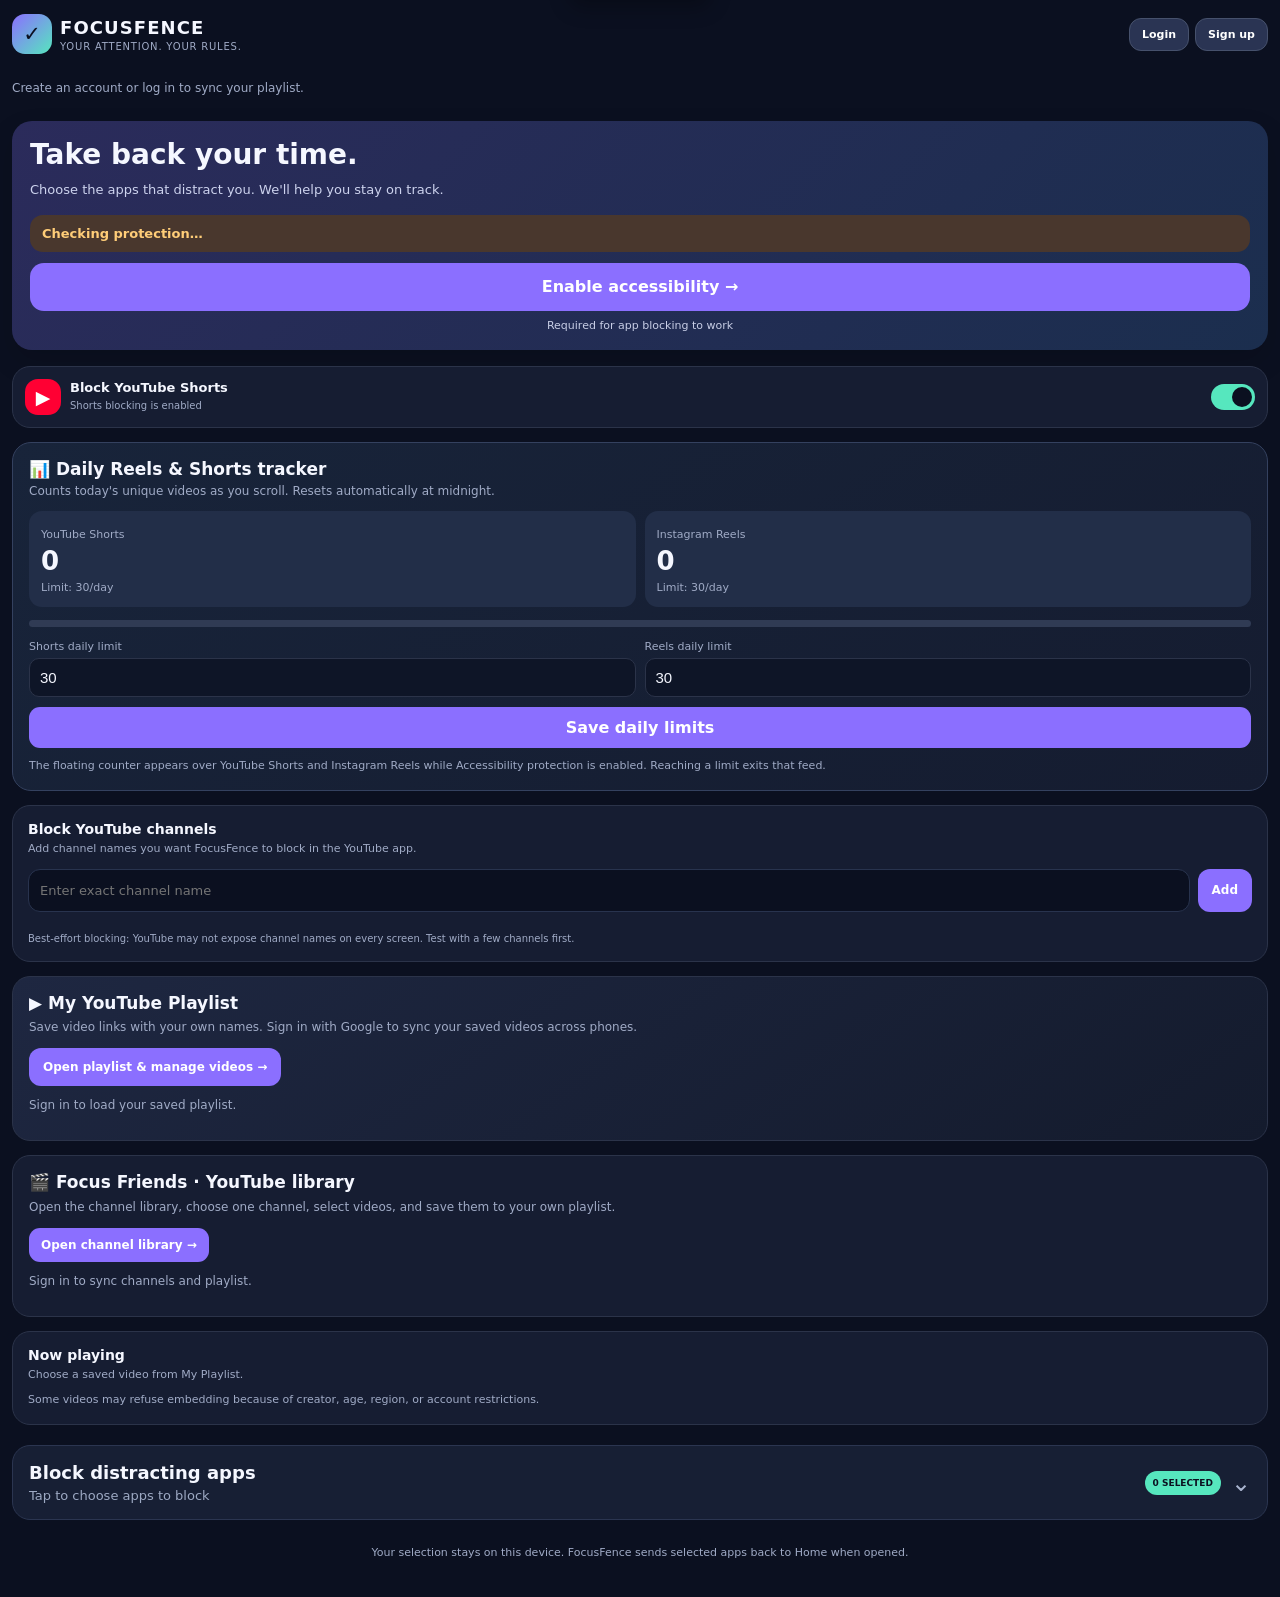
==== commit cb7201a6: "Add daily Reels and Shorts dashboard and configurable limits" ====
--- a/focusfence-ui/index.html
+++ b/focusfence-ui/index.html
@@ -103,6 +103,19 @@
 .apps-dropdown{width:100%;display:flex;align-items:center;gap:10px;text-align:left;cursor:pointer;border:1px solid #2b3550;border-radius:18px;background:#171f34;color:inherit;padding:16px;margin:20px 0 10px;font:inherit}.apps-heading{flex:1;min-width:0}.apps-heading h2{margin:0 0 5px;font-size:18px}.apps-heading p{margin:0;color:#9da9c3;font-size:13px}.apps-chevron{font-size:24px;color:#aab5d0;transition:transform .2s}.apps-dropdown[aria-expanded="true"] .apps-chevron{transform:rotate(180deg)}#appsPanel[hidden]{display:none!important}#appsPanel #search{width:100%;box-sizing:border-box;margin:4px 0 12px;padding:14px 15px;border:1px solid #303c5b;border-radius:14px;background:#0b1020;color:#f4f6ff;font:inherit;outline:none}#appsPanel #search:focus{border-color:#8b6cff}#appsPanel .list{max-height:420px;overflow-y:auto;overscroll-behavior:contain}
 .channel-library-home{margin-top:14px;padding:16px;border:1px solid var(--line);border-radius:18px;background:var(--surface)}.channel-library-home h2{font-size:17px;margin:0 0 6px}.channel-library-home p{font-size:12px;line-height:1.5;color:var(--muted);margin:0 0 12px}.channel-library-home button,.channel-library-page button{border-radius:11px;background:var(--purple);padding:10px 12px;font-size:12px}.channel-library-page{display:none;position:fixed;inset:0;z-index:10002;overflow:auto;background:var(--bg);padding:max(14px,env(safe-area-inset-top)) 12px max(24px,env(safe-area-inset-bottom))}.channel-library-page.open{display:block}.channel-library-head{display:flex;align-items:center;gap:10px;margin:4px 0 16px}.channel-library-head h2{font-size:20px;margin:0;flex:1}.channel-library-head button{background:var(--surface2)}.channel-library-grid{display:grid;grid-template-columns:repeat(auto-fit,minmax(145px,1fr));gap:9px;margin:12px 0}.channel-pick{display:flex;align-items:center;gap:9px;text-align:left;padding:11px!important;background:var(--surface)!important;border:1px solid var(--line);min-width:0}.channel-pick.active{border-color:var(--purple)}.channel-pick img{width:38px;height:38px;border-radius:50%;object-fit:cover;flex:none}.channel-pick span{min-width:0;overflow-wrap:anywhere;font-weight:750}.channel-library-toolbar{display:flex;gap:8px;align-items:center;flex-wrap:wrap;margin:12px 0}.channel-library-toolbar input{flex:1;min-width:130px}.channel-library-page input{height:42px;border:1px solid #28334e;border-radius:11px;background:var(--surface);color:var(--white);padding:0 10px;font:inherit;font-size:12px;min-width:0}.library-video{display:flex;align-items:center;gap:9px;padding:10px 0;border-top:1px solid var(--line)}.library-video img{width:100px;aspect-ratio:16/9;object-fit:cover;border-radius:8px;flex:none}.library-video-copy{flex:1;min-width:0}.library-video-title{font-size:12px;font-weight:750;line-height:1.35;overflow-wrap:anywhere}.library-video-meta,.library-status{font-size:10px;color:var(--muted);margin-top:4px}.library-video input[type=checkbox]{width:19px;height:19px;flex:none;accent-color:var(--purple)}.library-video .custom-name{width:100%;margin-top:7px}.library-video button{padding:8px 10px;flex:none}.library-section-title{font-size:14px;font-weight:800;margin:18px 0 8px}.saved-video-actions{display:flex;gap:6px;flex-wrap:wrap;margin-top:7px}.saved-video-actions button{padding:7px 9px;background:var(--surface2)}
 </style>
+<style>
+.reel-tracker{margin:14px 0;padding:16px;border:1px solid #34415f;border-radius:19px;background:linear-gradient(145deg,#18243a,#151c30)}
+.reel-tracker h2{font-size:17px;margin:0 0 5px}.reel-muted{font-size:12px;color:var(--muted);margin:0 0 13px}
+.reel-counts{display:grid;grid-template-columns:1fr 1fr;gap:9px}
+.reel-count{padding:12px;border-radius:13px;background:#222e48}
+.reel-count strong{display:block;font-size:26px;margin-top:4px}.reel-count span{font-size:11px;color:var(--muted)}
+.reel-limits{display:grid;grid-template-columns:1fr 1fr;gap:9px;margin-top:13px}
+.reel-limits label{font-size:11px;color:var(--muted);display:block}
+.reel-limits input{width:100%;margin-top:5px;padding:10px;border-radius:10px;border:1px solid var(--line);background:#0e1527;color:var(--white);font-size:15px}
+.reel-save{width:100%;margin-top:10px;padding:11px;border-radius:11px;background:var(--purple);color:white;font-weight:750}
+.reel-progress{height:7px;background:#303b54;border-radius:99px;overflow:hidden;margin-top:13px}.reel-progress>div{height:100%;background:var(--mint);width:0;transition:width .2s}
+.reel-note{font-size:11px;color:var(--muted);line-height:1.45;margin-top:10px}
+</style>
 </head>
 <body>
 <div id="pullRefreshIndicator" aria-live="polite">↓ Pull to refresh</div>
@@ -118,6 +131,22 @@
 <div class="account-row"><div id="accountStatus" class="playlist-message">Create an account or log in to sync your playlist.</div></div>
 <section class="hero"><h1>Take back your time.</h1><p>Choose the apps that distract you. We'll help you stay on track.</p><div id="status" class="status">Checking protection…</div><button class="primary" onclick="enableProtection()">Enable accessibility →</button><div class="hint">Required for app blocking to work</div></section>
 <section class="shorts-card"><div class="shorts-icon">▶</div><div class="shorts-copy"><div class="shorts-title">Block YouTube Shorts</div><div id="shortsState" class="shorts-sub">Shorts blocking is enabled</div></div><label class="switch" aria-label="Enable or disable YouTube Shorts blocking"><input id="shortsToggle" type="checkbox" checked onchange="toggleShorts(this.checked)"><span class="slider"></span></label></section>
+<section class="reel-tracker">
+ <h2>📊 Daily Reels &amp; Shorts tracker</h2>
+ <p class="reel-muted">Counts today's unique videos as you scroll. Resets automatically at midnight.</p>
+ <div class="reel-counts">
+  <div class="reel-count"><span>YouTube Shorts</span><strong id="shortsToday">0</strong><span id="shortsLimitLabel">Limit: 30/day</span></div>
+  <div class="reel-count"><span>Instagram Reels</span><strong id="reelsToday">0</strong><span id="reelsLimitLabel">Limit: 30/day</span></div>
+ </div>
+ <div class="reel-progress"><div id="reelProgressFill"></div></div>
+ <div class="reel-limits">
+  <label>Shorts daily limit<input id="shortsDailyLimit" type="number" min="1" max="10000" value="30"></label>
+  <label>Reels daily limit<input id="reelsDailyLimit" type="number" min="1" max="10000" value="30"></label>
+ </div>
+ <button class="reel-save" type="button" onclick="saveReelLimits()">Save daily limits</button>
+ <div id="reelTrackerMessage" class="reel-note">The floating counter appears over YouTube Shorts and Instagram Reels while Accessibility protection is enabled. Reaching a limit exits that feed.</div>
+</section>
+
 
 <section class="channel-card">
  <div class="channel-title">Block YouTube channels</div>
@@ -174,10 +203,30 @@
 function native(){return window.FocusFenceNative||null}
 function escapeHtml(v){return String(v).replace(/[&<>"']/g,c=>({'&':'&amp;','<':'&lt;','>':'&gt;','"':'&quot;',"'":'&#39;'}[c]))}
 function refreshStatus(){const n=native(), el=document.getElementById('status');if(!n){el.textContent='Protection status unavailable';return}const on=n.isProtectionEnabled();el.textContent=on?'● PROTECTION IS ON':'○ PROTECTION IS OFF';el.className='status'+(on?' on':'');try{const shorts=n.isShortsBlockingEnabled();document.getElementById('shortsToggle').checked=shorts;document.getElementById('shortsState').textContent=shorts?'Shorts blocking is enabled':'Shorts blocking is disabled'}catch(e){}}
-function loadData(){try{const n=native();if(!n)throw Error('bridge');apps=JSON.parse(n.getAppsJson());selected=new Set(JSON.parse(n.getSelectedPackagesJson()));draw();refreshStatus()}catch(e){document.getElementById('offline').style.display='block';document.getElementById('list').innerHTML='<div class="empty">App list could not be loaded. Try reopening the app.</div>'}}
+function loadData(){try{const n=native();if(!n)throw Error('bridge');apps=JSON.parse(n.getAppsJson());selected=new Set(JSON.parse(n.getSelectedPackagesJson()));draw();refreshStatus();refreshReelStats();setInterval(refreshReelStats,2000)}catch(e){document.getElementById('offline').style.display='block';document.getElementById('list').innerHTML='<div class="empty">App list could not be loaded. Try reopening the app.</div>'}}
 function draw(){const query=document.getElementById('search').value.trim().toLocaleLowerCase();const filtered=apps.filter(a=>a.label.toLocaleLowerCase().includes(query));const shown=(showAll||query)?filtered:filtered.slice(0,25);const list=document.getElementById('list');document.getElementById('count').textContent=selected.size+' SELECTED';if(!filtered.length){list.innerHTML='<div class="empty">No apps match your search.</div>';return}let out=shown.map(a=>{const yes=selected.has(a.packageName);const initial=escapeHtml((a.label.trim()[0]||'A').toUpperCase());return '<div class="app"><div class="app-icon">'+initial+'</div><div style="min-width:0;flex:1"><div class="app-name">'+escapeHtml(a.label)+'</div><div class="app-state '+(yes?'blocked':'')+'">'+(yes?'Blocked':'Allowed')+'</div></div><label aria-label="Block '+escapeHtml(a.label)+'"><input type="checkbox" '+(yes?'checked':'')+' onchange="toggleApp(\''+escapeHtml(a.packageName).replace(/&#39;/g,'\\\'')+'\',this.checked)"></label></div>'}).join('');if(!query&&!showAll&&filtered.length>25)out+='<button class="more" onclick="showAll=true;draw()">Show all installed apps ↓</button>';list.innerHTML=out}
 function toggleApp(pkg,checked){const n=native();if(!n)return;try{n.setBlocked(pkg,checked);if(checked)selected.add(pkg);else selected.delete(pkg);draw()}catch(e){loadData()}}
 function toggleShorts(enabled){const n=native();if(!n)return;try{n.setShortsBlockingEnabled(enabled);document.getElementById('shortsState').textContent=enabled?'Shorts blocking is enabled':'Shorts blocking is disabled'}catch(e){document.getElementById('shortsToggle').checked=!enabled}}
+function refreshReelStats(){
+ try{
+  const n=native();if(!n)return;
+  const s=JSON.parse(n.getDailyStatsJson());
+  document.getElementById('shortsToday').textContent=s.shorts;
+  document.getElementById('reelsToday').textContent=s.reels;
+  document.getElementById('shortsLimitLabel').textContent='Limit: '+s.shortsLimit+'/day';
+  document.getElementById('reelsLimitLabel').textContent='Limit: '+s.reelsLimit+'/day';
+  document.getElementById('shortsDailyLimit').value=s.shortsLimit;
+  document.getElementById('reelsDailyLimit').value=s.reelsLimit;
+  const pct=Math.min(100,Math.max(s.shorts/s.shortsLimit,s.reels/s.reelsLimit)*100);
+  document.getElementById('reelProgressFill').style.width=pct+'%';
+ }catch(e){}
+}
+function saveReelLimits(){
+ const n=native();if(!n)return;
+ const shorts=Math.max(1,Math.min(10000,parseInt(document.getElementById('shortsDailyLimit').value||'30',10)));
+ const reels=Math.max(1,Math.min(10000,parseInt(document.getElementById('reelsDailyLimit').value||'30',10)));
+ try{n.setDailyLimits(shorts,reels);refreshReelStats();document.getElementById('reelTrackerMessage').textContent='Daily limits saved. Scrolling will be blocked when either app reaches its limit.'}catch(e){document.getElementById('reelTrackerMessage').textContent='Could not save limits. Reopen the app and try again.'}
+}
 function enableProtection(){const n=native();if(n)n.openAccessibilitySettings()}
 document.getElementById('search').addEventListener('input',()=>{showAll=!!document.getElementById('search').value.trim();draw()});
 
@@ -278,6 +327,29 @@
 </script>
 
 <script>
+// Surface Firebase module load/runtime failures instead of leaving the fallback silently active.
+window.addEventListener('unhandledrejection', function(event) {
+  if (window.__focusFenceAuthModuleReady) return;
+  const message = document.getElementById('authMessage');
+  const reason = event.reason && (event.reason.message || String(event.reason));
+  if (message) {
+    message.textContent = 'Firebase initialization failed: ' + (reason || 'module promise rejected');
+    message.style.display = 'block';
+    message.className = 'auth-message';
+  }
+});
+window.addEventListener('error', function(event) {
+  const target = event.target;
+  const isModuleLoadError = target && target.tagName === 'SCRIPT' && target.type === 'module';
+  if (!isModuleLoadError && !event.message) return;
+  if (window.__focusFenceAuthModuleReady) return;
+  const message = document.getElementById('authMessage');
+  if (message) {
+    message.textContent = 'Login service failed to load. Check internet and reload. ' + (event.message || 'Firebase module import failed.');
+    message.style.display = 'block';
+    message.className = 'auth-message';
+  }
+}, true);
 // Keep the login panel usable even if the Firebase module fails to load.
 window.openAuth = function(mode) {
   const panel=document.getElementById('authPanel');
@@ -358,7 +430,27 @@
       });
       if (!verifyResponse.ok) { show('Account created, but verification email could not be sent. Please try resend from the app.', false); return; }
     }
-    show(signup ? 'Account created. Verification link sent to your email. Open it, then log in.' : 'Credentials are correct, but the app login service did not initialize. Reload the app and try again.', true);
+    if (!signup) {
+      show('Firebase credentials were accepted, but the app Firebase module did not start. Trying direct Firebase SDK login…');
+      try {
+        const appMod = await import('https://www.gstatic.com/firebasejs/10.14.1/firebase-app.js');
+        const authMod = await import('https://www.gstatic.com/firebasejs/10.14.1/firebase-auth.js');
+        const fallbackApp = appMod.getApps().length ? appMod.getApp() : appMod.initializeApp({
+          apiKey:'AIzaSyBg_BlQ--coEPqFioe00_uHEyYwUc-OHQ4',
+          authDomain:'abhyas-e33b3.firebaseapp.com',
+          projectId:'abhyas-e33b3',
+          appId:'1:294695344786:web:17ba12f91ec80a0e25644b'
+        }, 'focusfence-fallback');
+        const fallbackAuth = authMod.getAuth(fallbackApp);
+        await authMod.setPersistence(fallbackAuth, authMod.browserLocalPersistence);
+        await authMod.signInWithEmailAndPassword(fallbackAuth, email, password);
+        show('Firebase sign-in succeeded, but the main app service did not start. Please send this message screenshot so we can fix app initialization.', true);
+      } catch (sdkError) {
+        show('Firebase app module failed: ' + (sdkError && (sdkError.message || sdkError.code) || 'unknown error') + '. Check internet access to gstatic.com.', false);
+      }
+    } else {
+      show('Account created. Verification link sent to your email. Open it, then log in.', true);
+    }
   } catch (error) {
     show(error?.message || 'Could not contact the login service. Check your internet connection.');
   } finally {
@@ -427,7 +519,7 @@
 
 </script>
 
-<script type="module">
+<script type="module" onerror="(function(){var m=document.getElementById('authMessage');if(m&&!window.__focusFenceAuthModuleReady){m.textContent='Firebase login script could not load. Check internet/WebView access to gstatic.com and reload.';m.style.display='block';m.className='auth-message';}})()">
 import { initializeApp } from 'https://www.gstatic.com/firebasejs/10.14.1/firebase-app.js';
 import { getAuth, GoogleAuthProvider, signInWithPopup, onAuthStateChanged, signOut, createUserWithEmailAndPassword, signInWithEmailAndPassword, updateProfile, sendPasswordResetEmail, sendEmailVerification, setPersistence, browserLocalPersistence } from 'https://www.gstatic.com/firebasejs/10.14.1/firebase-auth.js';
 import { getFirestore, collection, addDoc, getDocs, deleteDoc, doc, query, orderBy, serverTimestamp, setDoc, updateDoc } from 'https://www.gstatic.com/firebasejs/10.14.1/firebase-firestore.js';
@@ -504,12 +596,12 @@
 let authMode='login';
 const rememberedEmailKey='focusfence-remembered-email';
 function initRememberedEmail(){
- const saved=localStorage.getItem(rememberedEmailKey)||'';
+ let saved='';try{saved=localStorage.getItem(rememberedEmailKey)||'';}catch(e){}
  const email=el('authEmail'),check=el('rememberEmail'),row=el('savedEmailRow'),use=el('useSavedEmail');
  if(saved&&row)row.style.display='block';
  if(saved&&email&&!email.value)email.value=saved;
  if(saved&&check)check.checked=true;
- if(use)use.onclick=()=>{if(email)email.value=localStorage.getItem(rememberedEmailKey)||'';if(check)check.checked=true;};
+ if(use)use.onclick=()=>{try{if(email)email.value=localStorage.getItem(rememberedEmailKey)||'';}catch(e){}if(check)check.checked=true;};
  const forgot=el('forgotPasswordBtn');
  if(forgot)forgot.onclick=async()=>{
    const value=(el('authEmail')?.value||'').trim(),msg=el('authMessage');
@@ -519,8 +611,8 @@
    catch(e){if(msg){msg.textContent=friendlyAuthError(e);msg.style.display='block';msg.className='auth-message';}}
  };
 }
-initRememberedEmail();
 window.__focusFenceAuthModuleReady = true;
+try{initRememberedEmail();}catch(e){const m=el('authMessage');if(m){m.textContent='Login loaded, but saved-email setup failed: '+(e.message||e);m.style.display='block';}}
 window.openAuth=(mode)=>{authMode=mode==='signup'?'signup':'login';el('authPanel').classList.add('open');el('authTitle').textContent=authMode==='signup'?'Create account':'Welcome back';el('authIntro').textContent=authMode==='signup'?'Enter your name, email and password.':'Log in with your registered email and password.';el('authNameWrap').hidden=authMode!=='signup';el('authConfirmWrap').hidden=authMode!=='signup';el('authName').required=authMode==='signup';el('authConfirm').required=authMode==='signup';el('authSubmit').textContent=authMode==='signup'?'Create account':'Login';el('authMessage').textContent='';el('authMessage').className='auth-message';};
 function friendlyAuthError(e){const c=e&&e.code;if(c==='auth/email-already-in-use')return 'This email already has an account. Please log in.';if(c==='auth/invalid-email')return 'Enter a valid email address.';if(c==='auth/weak-password')return 'Use a stronger password with at least 6 characters.';if(c==='auth/invalid-credential'||c==='auth/wrong-password'||c==='auth/user-not-found')return 'Email or password is incorrect.';if(c==='auth/operation-not-allowed')return 'Enable Email/Password in Firebase Console → Authentication → Sign-in method.';if(c==='auth/network-request-failed')return 'Network error. Check your internet.';return e&&e.message||'Authentication failed.';}
 window.submitEmailAuth=async event=>{event.preventDefault();await authPersistenceReady;const emailForRemember=(el('authEmail').value||'').trim();if(el('rememberEmail')?.checked){if(emailForRemember)localStorage.setItem(rememberedEmailKey,emailForRemember);const row=el('savedEmailRow');if(row)row.style.display='block';}else{localStorage.removeItem(rememberedEmailKey);const row=el('savedEmailRow');if(row)row.style.display='none';}const name=el('authName').value.trim(),email=el('authEmail').value.trim(),password=el('authPassword').value,confirm=el('authConfirm').value,msg=el('authMessage'),btn=el('authSubmit');if(authMode==='signup'&&!name){msg.textContent='Enter your name.';return}if(authMode==='signup'&&password!==confirm){msg.textContent='Passwords do not match.';return}btn.disabled=true;msg.textContent='Please wait…';try{let credential;if(authMode==='signup'){credential=await createUserWithEmailAndPassword(auth,email,password);await updateProfile(credential.user,{displayName:name});await sendEmailVerification(credential.user);await setDoc(doc(db,'users',credential.user.uid),{uid:credential.user.uid,name,email:credential.user.email,emailVerified:false,createdAt:serverTimestamp(),lastLoginAt:serverTimestamp()},{merge:true});}else{credential=await signInWithEmailAndPassword(auth,email,password);await setDoc(doc(db,'users',credential.user.uid),{uid:credential.user.uid,name:credential.user.displayName||credential.user.email,email:credential.user.email,lastLoginAt:serverTimestamp()},{merge:true});}msg.textContent=authMode==='signup'?'Account created. Verification link sent to your email. Open it, then log in.':'Login successful!';msg.className='auth-message success';if(authMode==='login')el('authPanel').classList.remove('open');}catch(e){msg.textContent=friendlyAuthError(e);msg.className='auth-message';msg.style.display='block'}finally{btn.disabled=false;btn.textContent=authMode==='signup'?'Create account':'Login';}};
